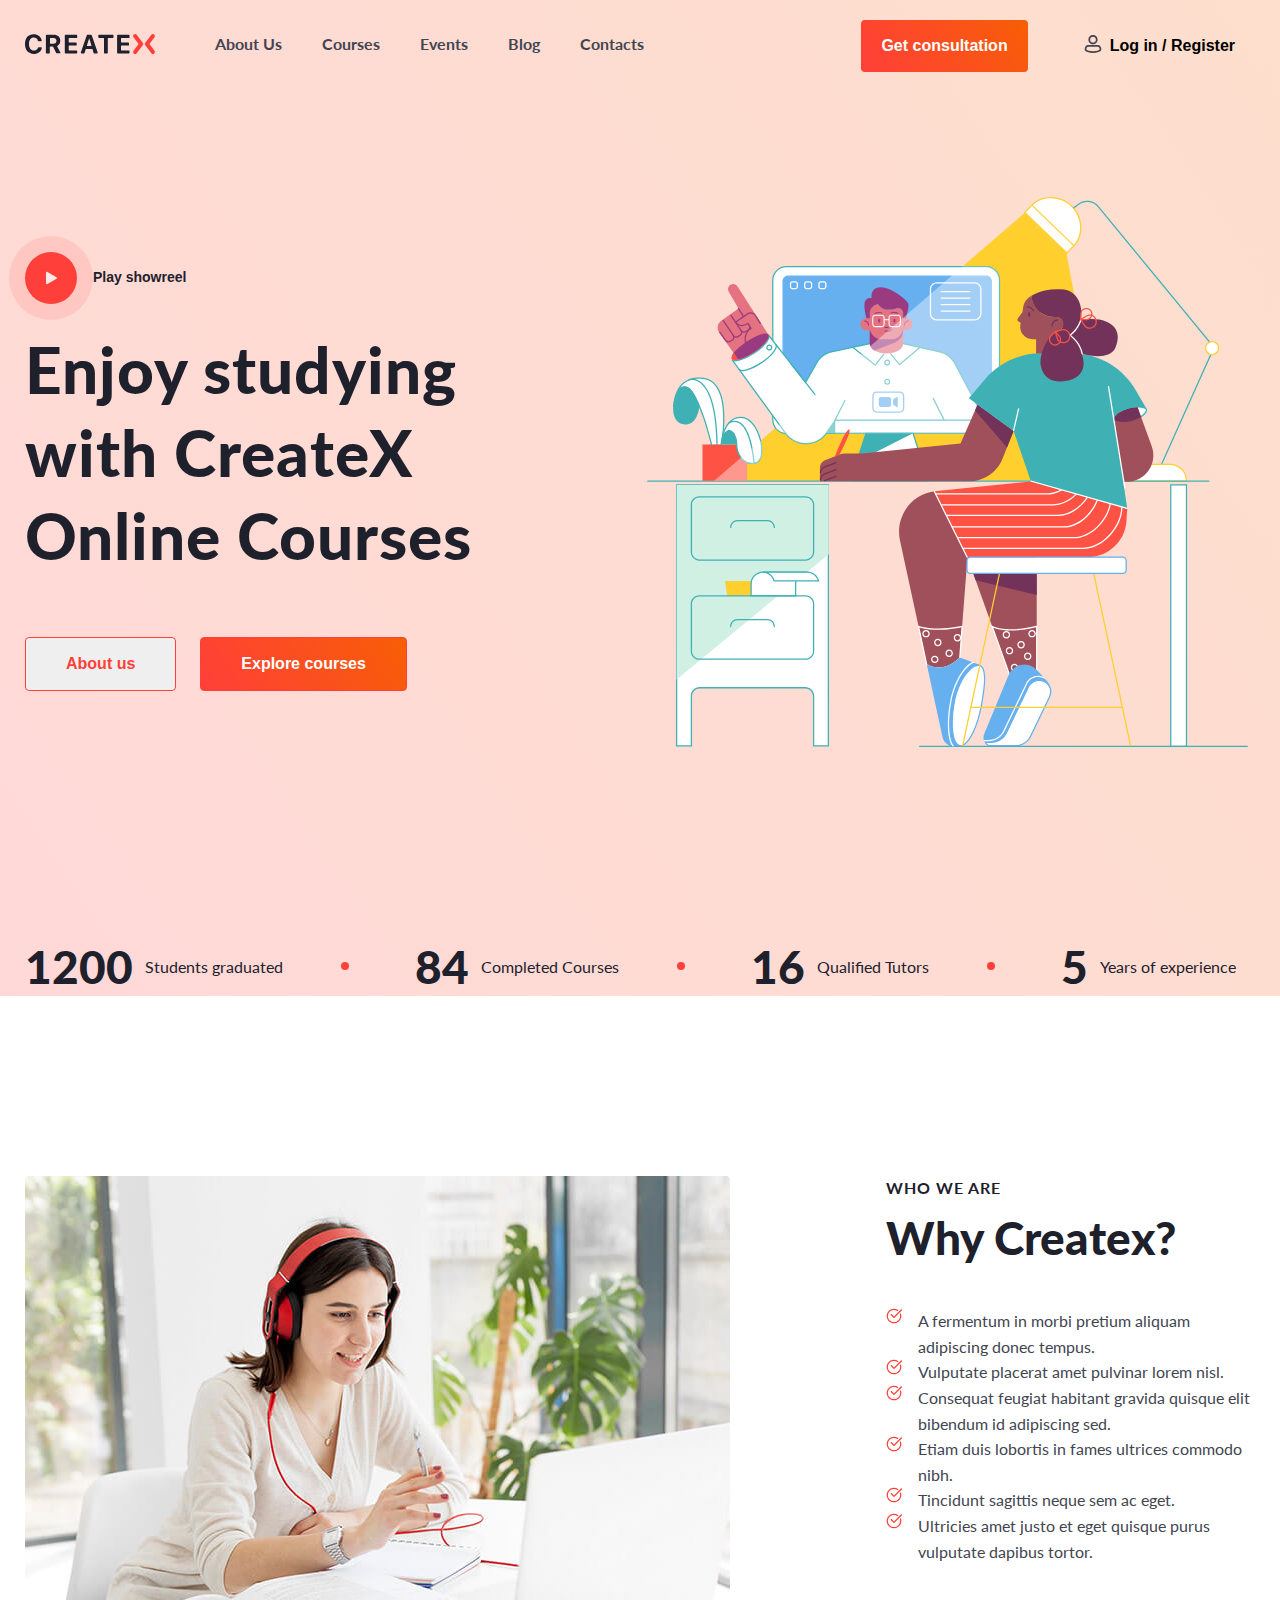
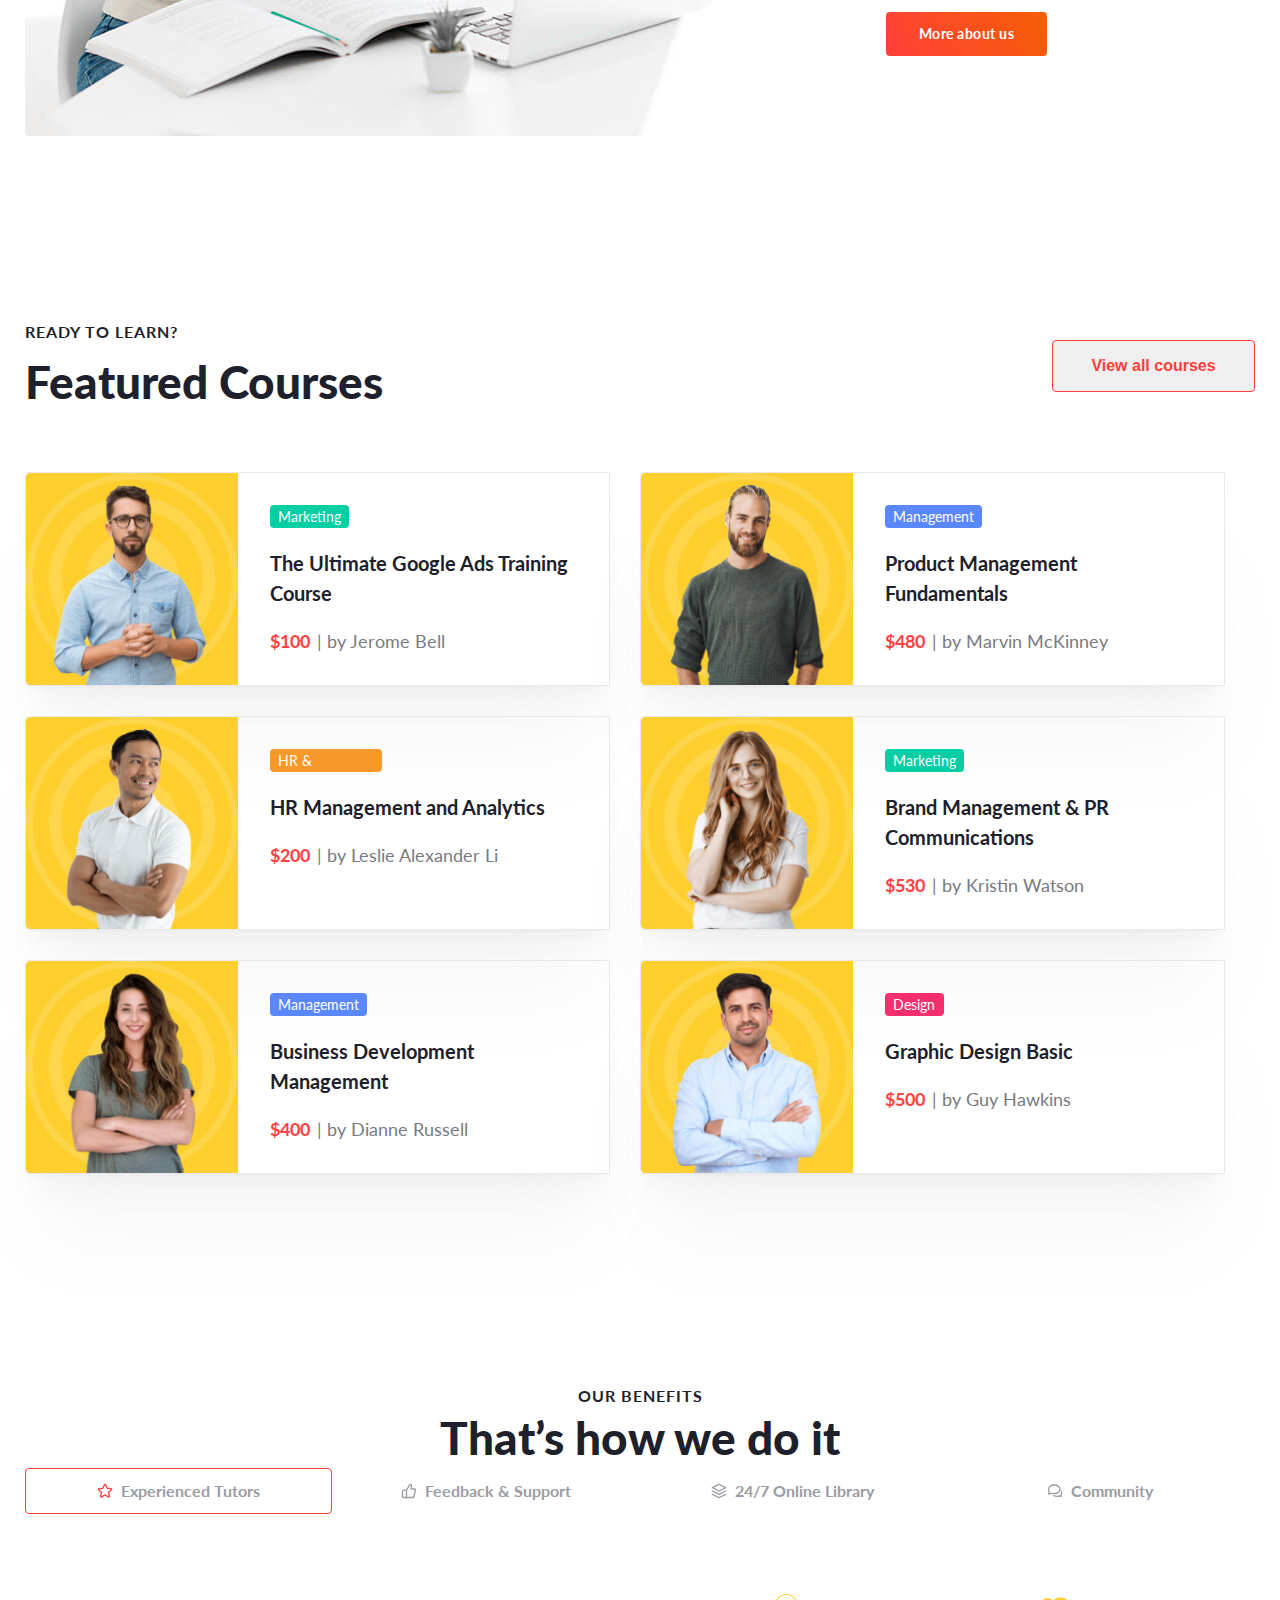
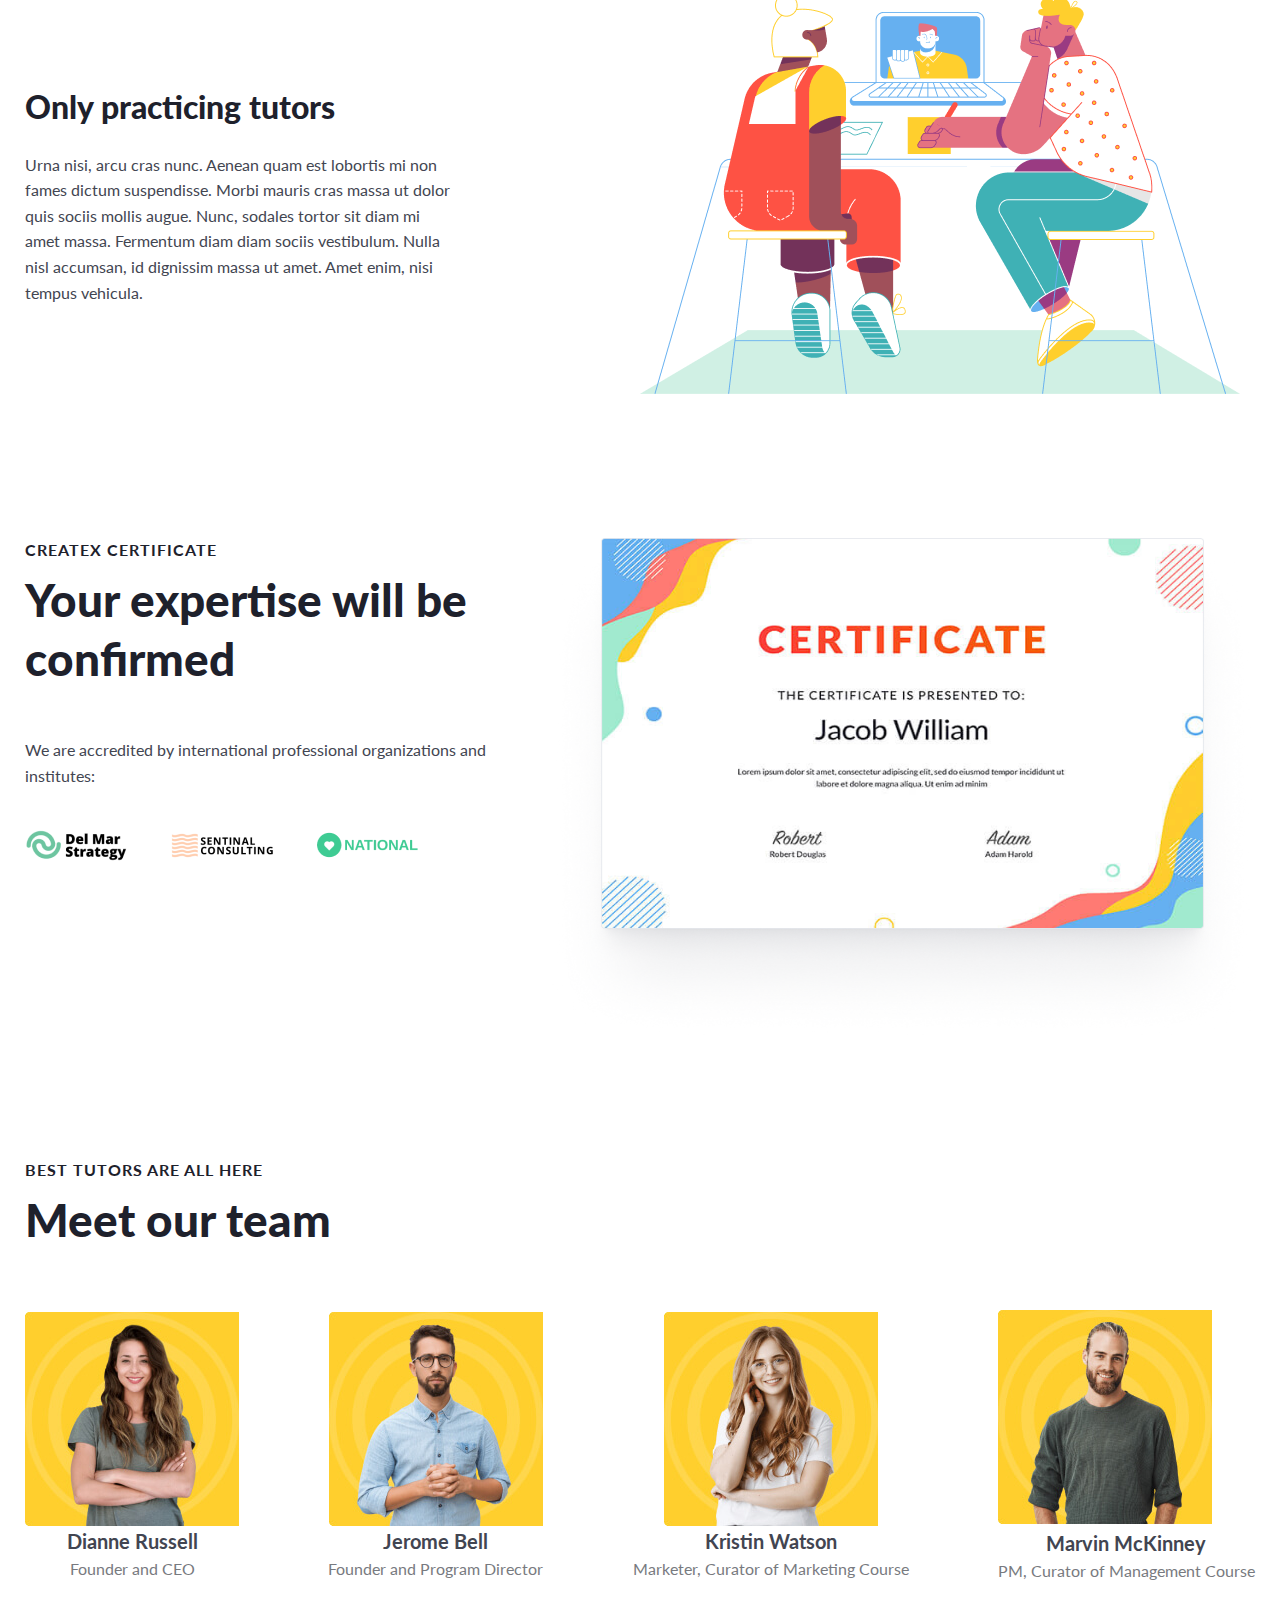
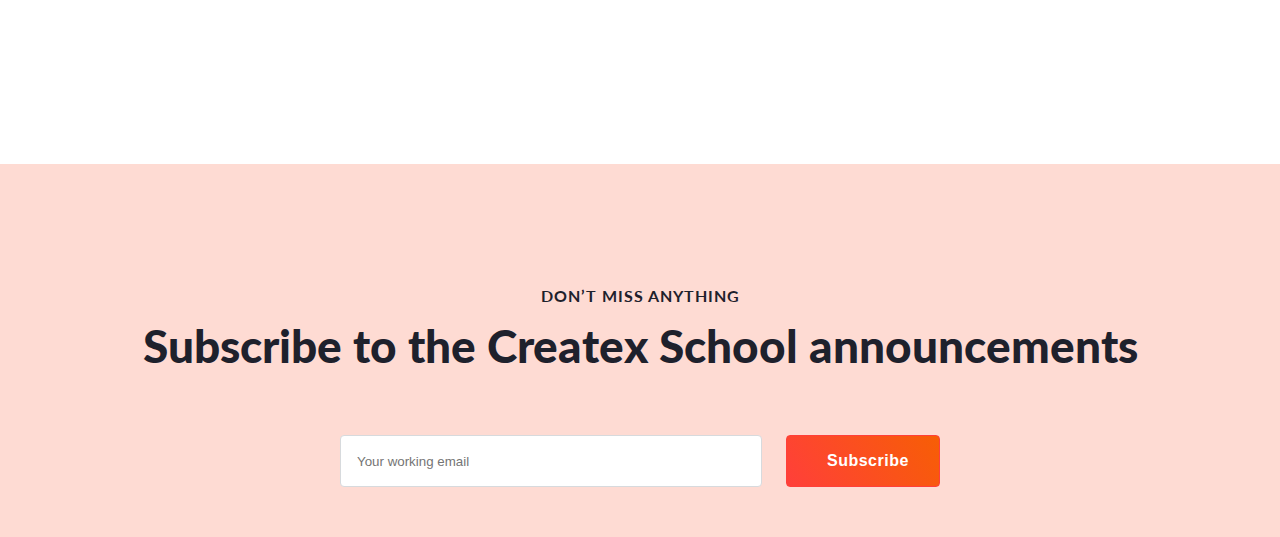
==== index.html @ f48dacda "first commit" ====
<!DOCTYPE html>
<html lang="en">
<head>
    <meta charset="UTF-8">
    <meta http-equiv="X-UA-Compatible" content="IE=edge">
    <meta name="viewport" content="width=device-width, initial-scale=1.0">
    <title>CreateX</title>
    <link rel="stylesheet" href="style/main.css">
</head>
<body>
    <div class="wrapper">

        <!-- HEADER - START -->
        <header class="header">
            <div class="container">
                <div class="header__menu">
                    <div class="header__row">
                        <div class="header__logo">
                            <a href="#">
                                <img src="./img/site-logo.svg" alt="site-logo">
                            </a>
                        </div>
                        <nav class="header__navbar">
                            <a href="#" class="header__link">About Us</a>
                            <a href="#" class="header__link">Courses</a>
                            <a href="#" class="header__link">Events</a>
                            <a href="#" class="header__link">Blog</a>
                            <a href="#" class="header__link">Contacts</a>
                        </nav>
                    </div>
                    <div class="header__row">
                        <div class="header__buttons">
                            <button class="header__button header__button-gradient">
                                <span class="header__button-text">Get consultation</span>
                            </button>
                            <button class="header__button">
                                <span class="header__button-icon">
                                    <svg width="18" height="18" viewBox="0 0 18 18" fill="none" xmlns="http://www.w3.org/2000/svg">
                                        <path fill-rule="evenodd" clip-rule="evenodd" d="M9.00019 1.70866C7.38936 1.70866 6.08353 3.0145 6.08353 4.62533C6.08353 6.23616 7.38936 7.54199 9.00019 7.54199C10.611 7.54199 11.9169 6.23616 11.9169 4.62533C11.9169 3.0145 10.611 1.70866 9.00019 1.70866ZM4.41686 4.62533C4.41686 2.09402 6.46889 0.0419922 9.00019 0.0419922C11.5315 0.0419922 13.5835 2.09402 13.5835 4.62533C13.5835 7.15663 11.5315 9.20866 9.00019 9.20866C6.46889 9.20866 4.41686 7.15663 4.41686 4.62533Z" fill="#424551"/>
                                        <path fill-rule="evenodd" clip-rule="evenodd" d="M4.08691 11.7087C3.50914 11.7087 3.05755 11.99 2.87424 12.3942C2.62053 12.9536 2.39078 13.6196 2.33656 14.2513C2.31233 14.5337 2.43006 14.7418 2.5923 14.8426C3.44993 15.3753 5.43719 16.292 9.00019 16.292C12.5632 16.292 14.5505 15.3753 15.4081 14.8426C15.5703 14.7418 15.6881 14.5337 15.6638 14.2513C15.6096 13.6196 15.3799 12.9536 15.1261 12.3942C14.9428 11.99 14.4912 11.7087 13.9135 11.7087H4.08691ZM1.35639 11.7058C1.86301 10.5887 2.99428 10.042 4.08691 10.042H13.9135C15.0061 10.042 16.1374 10.5887 16.644 11.7058C16.935 12.3474 17.2472 13.2099 17.3244 14.1088C17.3946 14.9273 17.0544 15.7819 16.2876 16.2583C15.1596 16.959 12.8665 17.9587 9.00019 17.9587C5.13386 17.9587 2.84078 16.959 1.71283 16.2583C0.945947 15.7819 0.605747 14.9273 0.676001 14.1088C0.753149 13.2099 1.0654 12.3474 1.35639 11.7058Z" fill="#424551"/>
                                        </svg>                                        
                                </span>
                                <span class="header__button-text">Log in / Register</span>
                            </button>
                        </div>
                    </div>
                </div>
            </div>
        </header>
        <!-- HEADER - END -->

        <!-- MAIN - START -->
        <main class="main">
            <section class="section banner">
                <div class="container">
                    <div class="banner__row">
                        <div class="banner__content">
                            <button class="banner__play play__button">
                                <span class="play__icon">
                                    <svg width="11" height="14" viewBox="0 0 11 14" fill="none" xmlns="http://www.w3.org/2000/svg">
                                        <path d="M10.5 6.13398C11.1667 6.51888 11.1667 7.48113 10.5 7.86603L1.5 13.0622C0.833332 13.4471 -6.10471e-07 12.966 -5.76822e-07 12.1962L-1.2256e-07 1.80385C-8.8911e-08 1.03405 0.833334 0.552922 1.5 0.937822L10.5 6.13398Z" fill="white"/>
                                        </svg>                                        
                                </span>
                                <span class="play__text">Play showreel</span>
                            </button>
                            <h1 class="banner__title">Enjoy studying with CreateX Online Courses</h1>
                            <div class="banner__buttons">
                                <button class="banner__button">
                                    About us
                                </button>
                                <button class="banner__button banner__button-gradient">
                                    Explore courses
                                </button>
                            </div>
                        </div>
                        <div class="banner__image">
                            <img src="./img/illustration.svg" alt="banner image">
                        </div>
                    </div>
                    <div class="banner__info info__banner">
                        <div class="info__card">
                            <span class="info__number">1200</span>
                            <span class="info__text">Students graduated</span>
                        </div>
                        <div class="info__card">
                            <span class="info__number">84</span>
                            <span class="info__text">Completed Courses</span>
                        </div>
                        <div class="info__card">
                            <span class="info__number">16</span>
                            <span class="info__text">Qualified Tutors</span>
                        </div>
                        <div class="info__card">
                            <span class="info__number">5</span>
                            <span class="info__text">Years of experience</span>
                        </div>
                    </div>
                </div>
            </section>
            <section class="section causes">
                <div class="container">
                    <div class="causes__row">
                        <div class="causes__image">
                            <img src="./img/working-woman.png" alt="working-woman">
                        </div>
                        <div class="causes__text">
                            <p class="text-beginning">
                                Who we are
                            </p>
                            <h1 class="causes__title">
                                Why Createx?
                            </h1>
                            <div class="causes__column-text">
                                <div class="causes__column-texts">
                                    <div class="tick">
                                    <img src="./assets/icons/tick.svg" alt="check">
                                    </div>
                                    <div class="tick__text">A fermentum in morbi pretium aliquam adipiscing donec tempus.</div>
                                </div>
                                <div class="causes__column-texts">
                                    <div class="tick">
                                    <img src="./assets/icons/tick.svg" alt="check">
                                    </div>
                                    <div class="tick__text">Vulputate placerat amet pulvinar lorem nisl.</div>
                                </div>
                                <div class="causes__column-texts">
                                    <div class="tick">
                                    <img src="./assets/icons/tick.svg" alt="check">
                                    </div>
                                    <div class="tick__text">Consequat feugiat habitant gravida quisque elit bibendum id adipiscing sed.</div>
                                </div>
                                <div class="causes__column-texts">
                                    <div class="tick">
                                    <img src="./assets/icons/tick.svg" alt="check">
                                    </div>
                                    <div class="tick__text">Etiam duis lobortis in fames ultrices commodo nibh.</div>
                                </div>
                                <div class="causes__column-texts">
                                    <div class="tick">
                                    <img src="./assets/icons/tick.svg" alt="check">
                                    </div>
                                    <div class="tick__text">Tincidunt sagittis neque sem ac eget.</div>
                                </div>
                                <div class="causes__column-texts">
                                    <div class="tick">
                                    <img src="./assets/icons/tick.svg" alt="check">
                                    </div>
                                    <div class="tick__text">Ultricies amet justo et eget quisque purus vulputate dapibus tortor.</div>
                                </div>
                            </div>
                            <div class="causes__more-button">
                                <span class="causes__more-button-text">More about us</span>
                            </div>
                        </div>
                    </div>
                </div>
            </section>
            <section class="section featured">
                <div class="container">
                    <div class="featured__row">
                        <div class="featured__courses-text">
                            <p class="beginning__text">Ready to learn?</p>
                            <h1 class="featured__courses-title">Featured Courses</h1>
                        </div>
                        <button class="featured__courses-button">
                            <span>View all courses</span>
                        </button>
                    </div>
                    <div class="featured__course-cards">
                        <div class="featured__course-card">
                            <img class="card__image" src="./img/first-teacher.png" alt="">
                            <div class="card__text">
                                <p class="card__job job-darkcyan">Marketing</p>
                                <h1 class="card__job-direction">The Ultimate Google Ads Training Course</h1>
                                <div class="price">
                                    <span class="price__dollar">$100</span>
                                    <span class="person-name">| by Jerome Bell</span>
                                </div>
                            </div>
                        </div>
                        <div class="featured__course-card">
                            <img class="card__image" src="./img/second-teacher.png" alt="">
                            <div class="card__text">
                                <p class="card__job job-blue">Management</p>
                                <h1 class="card__job-direction">Product Management Fundamentals</h1>
                                <div class="price">
                                    <span class="price__dollar">$480</span>
                                    <span class="person-name">| by Marvin McKinney</span>
                                </div>
                            </div>
                        </div>
                        <div class="featured__course-card">
                            <img class="card__image" src="./img/third-teacher.png" alt="">
                            <div class="card__text">
                                <p class="card__job job-orange">HR & Recruting</p>
                                <h1 class="card__job-direction">HR  Management and Analytics</h1>
                                <div class="price">
                                    <span class="price__dollar">$200</span>
                                    <span class="person-name">| by Leslie Alexander Li</span>
                                </div>
                            </div>
                        </div>
                        <div class="featured__course-card">
                            <img class="card__image" src="./img/fourth-teacher.png" alt="">
                            <div class="card__text">
                                <p class="card__job job-darkcyan">Marketing</p>
                                <h1 class="card__job-direction">Brand Management & PR Communications</h1>
                                <div class="price">
                                    <span class="price__dollar">$530</span>
                                    <span class="person-name">| by Kristin Watson</span>
                                </div>
                            </div>
                        </div>
                        <div class="featured__course-card">
                            <img class="card__image" src="./img/fifth-teacher.png" alt="">
                            <div class="card__text">
                                <p class="card__job job-blue">Management</p>
                                <h1 class="card__job-direction">Business Development Management</h1>
                                <div class="price">
                                    <span class="price__dollar">$400</span>
                                    <span class="person-name">| by Dianne Russell</span>
                                </div>
                            </div>
                        </div>
                        <div class="featured__course-card">
                            <img class="card__image" src="./img/sixth-teacher.png" alt="">
                            <div class="card__text">
                                <p class="card__job job-pink">Design</p>
                                <h1 class="card__job-direction">Graphic Design Basic</h1>
                                <div class="price">
                                    <span class="price__dollar">$500</span>
                                    <span class="person-name">| by Guy Hawkins</span>
                                </div>
                            </div>
                        </div>
                    </div>
                </div>
            </section>
            <section class="section benefits">
                <div class="container">
                    <div class="benefits-row">
                        <p class="benefits__row-text">Our benefits</p>
                        <h1 class="benefits__row-title">That’s how we do it</h1>
                        <div class="benefits__four">
                            <div class="main-benefit starred">
                                <img class="benefit-icon" src="./assets/icons/star.svg" alt="">
                                <span>Experienced Tutors</span>
                            </div>
                            <div class="main-benefit">
                                <img class="benefit-icon" src="./assets/icons/like.svg" alt="">
                                <span>Feedback & Support</span>
                            </div>
                            <div class="main-benefit">
                                <img class="benefit-icon" src="./assets/icons/layouts.svg" alt="">
                                <span>24/7 Online Library</span>
                            </div>
                            <div class="main-benefit">
                                <img class="benefit-icon" src="./assets/icons/comment.svg" alt="">
                                <span>Community</span>
                            </div>
                        </div>   
                    </div>
                    <div class="benefits__bottom-part">
                        <div class="bottom__left-side">
                            <h1 class="left-side__title">Only practicing tutors</h1>
                            <p class="left-side__text">Urna nisi, arcu cras nunc. Aenean quam est lobortis mi non fames dictum suspendisse. Morbi mauris cras massa ut dolor quis sociis mollis augue. Nunc, sodales tortor sit diam mi amet massa. Fermentum diam diam sociis vestibulum. Nulla nisl accumsan, id dignissim massa ut amet. Amet enim, nisi tempus vehicula.</p>
                        </div>
                        <div class="bottom__right-side">
                            <img src="./img/illustration.png" alt="illustration">
                        </div>
                    </div>
                </div>
            </section>
            <section class="section certificate">
                <div class="container">
                    <div class="certificate__row">
                        <div class="text-side">
                            <p class="text-side__text">Createx Certificate</p>
                            <h1 class="text-side__title">Your expertise will be confirmed</h1>
                            <p class="text-side__second">We are accredited by international professional organizations and institutes:</p>
                            <div class="logos">
                                <img class="logo" src="./img/logo1.png" alt="logo">
                                <img class="logo" src="./img/logo2.png" alt="logo">
                                <img class="logo" src="./img/logo3.png" alt="logo">
                            </div>
                        </div>
                        <div class="picture-side">
                            <img src="./img/certificate.png" alt="certificate">
                        </div>
                    </div>
                </div>
            </section>
            <section class="section team">
                <div class="container">
                    <div class="team__row">
                        <p class="team__row-text">Best tutors are all here</p>
                        <h1 class="team__row-title">Meet our team</h1>
                        <div class="four-members">
                            <div class="main-member">
                                <img class="member-photo" src="./img/fifth-teacher.png" alt="">
                                <h1 class="member-name">Dianne Russell</h1>
                                <p class="direction">Founder and CEO</p>
                            </div>
                            <div class="main-member">
                                <img class="member-photo" src="./img/first-teacher.png" alt="">
                                <h1 class="member-name">Jerome Bell</h1>
                                <p class="direction">Founder and Program Director</p>
                            </div>
                            <div class="main-member">
                                <img class="member-photo" src="./img/fourth-teacher.png" alt="">
                                <h1 class="member-name">Kristin Watson</h1>
                                <p class="direction">Marketer, Curator of Marketing Course</p>
                            </div>
                            <div class="main-member">
                                <img class="member-photo" src="./img/second-teacher.png" alt="">
                                <h1 class="member-name">Marvin McKinney</h1>
                                <p class="direction">PM, Curator of Management Course</p>
                            </div>
                        </div>
                    </div>
                </div>
            </section>
            <section class="section subscribe">
                <div class="container">
                    <p class="subscribe__text">Don’t miss anything</p>
                    <h1 class="subscribe__title">Subscribe to the Createx School announcements</h1>
                    <div class="search">
                        <form>
                            <input class="inp" type="email" placeholder="Your working email">
                        </form>
                        <button class="search-btn">Subscribe</button>
                    </div>
                </div>
            </section>
        </main>
        <!-- MAIN - END -->

        <!-- FOOTER - START -->
        <footer class="footer"></footer>
        <!-- FOOTER - END -->
    </div>
</body>
</html>
---- style/main.css ----
@import url(https://fonts.googleapis.com/css?family=Lato:100,100italic,300,300italic,regular,italic,700,700italic,900,900italic);
.play__icon {
  display: flex;
  align-items: center;
  justify-content: center;
}

* {
  margin: 0;
  padding: 0;
  box-sizing: border-box;
}

html, body {
  height: 100%;
}

a {
  text-decoration: none;
}

button {
  cursor: pointer;
}

ol,
ul,
li {
  list-style: none;
}

.wrapper {
  width: 100%;
  height: 100%;
  display: flex;
  flex-direction: column;
  font-family: "Lato", sans-serif;
  font-size: 14px;
  font-style: normal;
  font-weight: normal;
  line-height: 120%;
}

.main {
  flex: 1 1 auto;
}

.container {
  width: 100%;
  max-width: 1260px;
  margin: 0 auto;
  padding: 0 15px;
}

.header {
  position: relative;
  padding-top: 20px;
  z-index: 10;
}
.header__menu {
  display: flex;
  align-items: center;
  justify-content: space-between;
}
.header__row {
  display: flex;
  align-items: center;
  justify-content: space-between;
}
.header__row {
  gap: 60px;
}
.header__buttons {
  display: flex;
  align-items: center;
  justify-content: unset;
  gap: 36px;
}
.header__navbar {
  display: flex;
  flex-wrap: wrap;
}
.header__link {
  font-weight: 700;
  font-size: 16px;
  line-height: 160%;
  color: #424551;
  transition: color 0.2s ease-in-out;
}
.header__link:not(:last-child) {
  margin-bottom: 4px;
  margin-right: 40px;
}
.header__link:hover {
  color: #FF3F3A;
}
.header__button {
  padding: 13px 20px;
  background-color: transparent;
  border: none;
  border-radius: 4px;
  display: flex;
  align-items: center;
  justify-content: unset;
  gap: 8px;
}
.header__button-text {
  font-weight: 700;
  font-size: 16px;
  line-height: 160%;
}
.header__button-gradient {
  background: linear-gradient(55.95deg, #FF3F3A 0%, #F75E05 100%);
}
.header__button-gradient .header__button-text {
  color: #fff;
}

.banner {
  position: relative;
}
.banner::before {
  content: "";
  position: absolute;
  width: 100%;
  height: calc(100% + 80px);
  top: -80px;
  left: 0;
  background: linear-gradient(55.95deg, #FF3F3A 0%, #F75E05 100%);
  opacity: 0.2;
  z-index: 1;
}
.banner .container {
  position: relative;
  z-index: 2;
}
.banner__row {
  padding: 125px 0 190px 0;
  display: flex;
  align-items: center;
  justify-content: space-between;
}
.banner__title {
  font-weight: 900;
  font-size: 64px;
  line-height: 130%;
  letter-spacing: 1px;
  color: #1E212C;
  margin: 24px 0 60px 0;
}
.banner__content {
  width: 40%;
}
.banner__image {
  width: 50%;
  height: 550px;
  position: relative;
}
.banner__image img {
  width: 100%;
  height: 100%;
}
.banner__buttons {
  display: flex;
}
.banner__buttons .banner__button {
  font-weight: 700;
  font-size: 16px;
  line-height: 52px;
  padding: 0 40px;
  color: #FF3F3A;
  border: 1px solid #FF3F3A;
  margin-right: 24px;
  border-radius: 4px;
}
.banner__buttons .banner__button-gradient {
  background: linear-gradient(55.95deg, #FF3F3A 0%, #F75E05 100%);
  color: #fff;
}

.play__button {
  background-color: transparent;
  border: none;
  display: flex;
  align-items: center;
  justify-content: unset;
  gap: 16px;
}
.play__icon {
  position: relative;
  width: 52px;
  height: 52px;
  border-radius: 50%;
  background-color: #FF3F3A;
}
.play__icon::before {
  content: "";
  position: absolute;
  top: -30%;
  left: -30%;
  width: 84px;
  height: 84px;
  background-color: #FF3F3A;
  opacity: 0.12;
  border-radius: 50%;
}
.play__icon:hover .play__icon__icon::before {
  width: 84px;
  height: 84px;
}
.play__text {
  font-weight: 700;
  font-size: 14px;
  line-height: 150%;
  color: #1E212C;
}

.info__banner {
  display: flex;
  flex-wrap: wrap;
}
.info__card {
  position: relative;
  display: flex;
  align-items: center;
  justify-content: unset;
  gap: 12px;
}
.info__card:not(:last-child) {
  padding-right: 66px;
  margin-right: 66px;
}
.info__card:not(:last-child)::before {
  content: "";
  position: absolute;
  right: 0;
  width: 8px;
  height: 8px;
  border-radius: 50%;
  background-color: #FF3F3A;
}
.info__number {
  font-weight: 900;
  font-size: 46px;
  line-height: 130%;
  color: #1E212C;
}
.info__text {
  font-weight: 400;
  font-size: 16px;
  line-height: 160%;
  color: #1E212C;
}

.causes {
  width: 100%;
  margin-top: 180px;
  margin-bottom: 180px;
}
.causes__row {
  display: flex;
  display: flex;
  align-items: flex-start;
  justify-content: space-between;
}
.causes__image {
  width: 60%;
  border-radius: 4px;
}
.causes__text {
  width: 30%;
  flex-direction: column;
}
.causes__text .text-beginning {
  font-weight: 700;
  font-size: 16px;
  line-height: 150%;
  letter-spacing: 1px;
  text-transform: uppercase;
  color: #1E212C;
  margin-bottom: 8px;
}
.causes__title {
  font-weight: 900;
  font-size: 46px;
  line-height: 130%;
  color: #1E212C;
  margin-bottom: 40px;
}
.causes__column-text {
  flex-direction: column;
  margin-bottom: 48px;
}
.causes__column-texts {
  display: flex;
  align-items: flex-start;
  justify-content: unset;
}
.causes .tick {
  margin-right: 16px;
}
.causes .tick__text {
  font-weight: 400;
  font-size: 16px;
  line-height: 160%;
  color: #424551;
}
.causes__more-button {
  display: flex;
  align-items: center;
  justify-content: center;
  padding: 0px 32px;
  gap: 10px;
  background: linear-gradient(55.95deg, #FF3F3A 0%, #F75E05 100%);
  border-radius: 4px;
  color: #fff;
  width: 161px;
  height: 44px;
}
.causes__more-button-text {
  font-weight: 700;
  font-size: 14px;
  line-height: 44px;
  letter-spacing: 0.5px;
}

.featured {
  width: 100%;
  flex-direction: column;
  margin-bottom: 180px;
}
.featured__row {
  display: flex;
  align-items: center;
  justify-content: space-between;
  margin-bottom: 60px;
}
.featured__courses-text {
  display: flex;
  flex-direction: column;
}
.featured__courses-text .beginning__text {
  font-weight: 700;
  font-size: 16px;
  line-height: 150%;
  letter-spacing: 1px;
  text-transform: uppercase;
  color: #1E212C;
  margin-bottom: 8px;
}
.featured__courses-text .featured__courses-title {
  font-weight: 900;
  font-size: 46px;
  line-height: 130%;
  color: #1E212C;
}
.featured .featured__courses-button {
  display: flex;
  align-items: center;
  justify-content: center;
  gap: 10px;
  width: 203px;
  height: 52px;
  border-radius: 4px;
  color: linear-gradient(55.95deg, #FF3F3A 0%, #F75E05 100%);
  border: 1px solid #FF3F3A;
  color: #FF3F3A;
}
.featured .featured__courses-button span {
  font-weight: 700;
  font-size: 16px;
  line-height: 52px;
}
.featured__course-cards {
  width: 100%;
  display: flex;
  align-items: center;
  justify-content: space-between;
  flex-wrap: wrap;
}
.featured__course-card {
  display: flex;
  width: 585px;
  height: 214px;
  margin-bottom: 30px;
  margin-right: 30px;
  border-radius: 4px 0px 0px 4px;
  border: 1px solid #E5E8ED;
  box-shadow: 0px 80px 80px -20px rgba(154, 156, 165, 0.08), 0px 30px 24px -10px rgba(154, 156, 165, 0.05), 0px 12px 10px -6px rgba(154, 156, 165, 0.04), 0px 4px 4px -4px rgba(30, 33, 44, 0.03);
}
.featured .card__image {
  width: 40%;
  height: 100%;
}
.featured .card__text {
  width: 60%;
  display: flex;
  flex-direction: column;
  gap: 20px;
  margin: 32px;
}
.featured .card__job {
  font-weight: 400;
  font-size: 14px;
  line-height: 150%;
  color: #FFFFFF;
  padding: 1px 8px;
  gap: 10px;
  border-radius: 4px;
}
.featured .card__job-direction {
  font-style: normal;
  font-weight: 700;
  font-size: 20px;
  line-height: 150%;
  color: #1E212C;
}
.featured .job-darkcyan {
  width: 79px;
  height: 23px;
  background: #03CEA4;
}
.featured .job-blue {
  width: 97px;
  height: 23px;
  background-color: #5A87FC;
}
.featured .job-orange {
  width: 112px;
  height: 23px;
  background-color: #F89828;
}
.featured .job-pink {
  width: 59px;
  height: 23px;
  background-color: #F52F6E;
}
.featured .price__dollar {
  font-weight: 700;
  font-size: 18px;
  line-height: 150%;
  color: #FF4242;
  margin-right: 3px;
}
.featured .price .person-name {
  font-weight: 400;
  font-size: 18px;
  line-height: 150%;
  color: #787A80;
}

.benefits {
  width: 100%;
  display: flex;
  flex-direction: column;
  margin-bottom: 120px;
}
.benefits__row {
  display: flex;
  flex-direction: column;
  margin-bottom: 60px;
}
.benefits__row-text {
  font-weight: 700;
  font-size: 16px;
  line-height: 150%;
  text-align: center;
  letter-spacing: 1px;
  text-transform: uppercase;
  color: #1E212C;
}
.benefits__row-title {
  font-weight: 900;
  font-size: 46px;
  line-height: 130%;
  text-align: center;
  color: #1E212C;
}
.benefits__four {
  display: flex;
  margin-bottom: 60px;
}
.benefits__four .main-benefit {
  display: flex;
  display: flex;
  align-items: center;
  justify-content: center;
  width: 307px;
  height: 46px;
}
.benefits__four .main-benefit .benefit-icon {
  width: 16px;
  height: 16px;
  margin-right: 8px;
}
.benefits__four .main-benefit span {
  font-weight: 700;
  font-size: 16px;
  line-height: 160%;
  color: #9A9CA5;
}
.benefits__four .starred {
  border: 1px solid #FF3F3A;
  border-radius: 4px;
  color: #FF3F3A;
}
.benefits__bottom-part {
  display: flex;
  display: flex;
  align-items: center;
  justify-content: space-between;
}
.benefits__bottom-part .bottom__left-side {
  width: 35%;
}
.benefits__bottom-part .bottom__right-side {
  width: 50%;
}
.benefits__bottom-part .left-side__title {
  font-weight: 900;
  font-size: 32px;
  line-height: 130%;
  color: #1E212C;
  margin-bottom: 24px;
}
.benefits__bottom-part .left-side__text {
  font-weight: 400;
  font-size: 16px;
  line-height: 160%;
  color: #424551;
}

.certificate {
  width: 100%;
  display: flex;
  display: flex;
  align-items: flex-start;
  justify-content: space-between;
  margin-bottom: 117px;
}
.certificate__row {
  width: 100%;
  display: flex;
}
.certificate__row .text-side {
  display: flex;
  flex-direction: column;
}
.certificate__row .text-side__text {
  font-weight: 700;
  font-size: 16px;
  line-height: 150%;
  letter-spacing: 1px;
  text-transform: uppercase;
  color: #1E212C;
  margin-bottom: 8px;
}
.certificate__row .text-side__title {
  font-weight: 900;
  font-size: 46px;
  line-height: 130%;
  color: #1E212C;
  margin-bottom: 48px;
}
.certificate__row .text-side__second {
  font-weight: 400;
  font-size: 16px;
  line-height: 160%;
  color: #424551;
  margin-bottom: 32px;
}
.certificate__row .text-side .logos {
  display: flex;
}
.certificate__row .text-side .logos .logo {
  width: 105px;
  height: 50px;
}
.certificate__row .text-side .logos .logo:not(:last-child) {
  margin-right: 40px;
}
.certificate__row .picture-side img {
  width: 705px;
  height: 500px;
}

.team {
  width: 100%;
  display: flex;
  flex-direction: column;
  margin-bottom: 180px;
}
.team__row {
  display: flex;
  flex-direction: column;
  display: flex;
  align-items: flex-start;
  justify-content: flex-start;
}
.team__row-text {
  font-weight: 700;
  font-size: 16px;
  line-height: 150%;
  text-align: center;
  letter-spacing: 1px;
  text-transform: uppercase;
  color: #1E212C;
  margin-bottom: 8px;
}
.team__row-title {
  font-weight: 900;
  font-size: 46px;
  line-height: 130%;
  text-align: center;
  color: #1E212C;
  margin-bottom: 60px;
}
.team__row .four-members {
  width: 100%;
  display: flex;
  justify-content: space-between;
}
.team__row .four-members .main-member:not(:last-child) {
  margin-right: 30px;
  display: flex;
  flex-direction: column;
  justify-content: center;
  align-items: center;
}
.team__row .four-members .member-name {
  font-weight: 700;
  font-size: 20px;
  line-height: 150%;
  text-align: center;
  color: #424551;
}
.team__row .four-members .direction {
  font-weight: 400;
  font-size: 16px;
  line-height: 160%;
  text-align: center;
  color: #787A80;
}

.subscribe {
  background: #FEDBD3;
  padding-top: 120px;
  padding-bottom: 50px;
}
.subscribe__text {
  font-weight: 700;
  font-size: 16px;
  line-height: 150%;
  text-align: center;
  letter-spacing: 1px;
  text-transform: uppercase;
  color: #1E212C;
  margin-bottom: 8px;
}
.subscribe__title {
  font-weight: 900;
  font-size: 46px;
  line-height: 130%;
  text-align: center;
  color: #1E212C;
  margin-bottom: 60px;
}
.subscribe .search {
  display: flex;
  display: flex;
  align-items: center;
  justify-content: center;
}
.subscribe .search .inp {
  width: 422px;
  height: 52px;
  background: #FFFFFF;
  border: 1px solid #D7DADD;
  border-radius: 4px;
  padding: 13px 16px;
  margin-right: 24px;
}
.subscribe .search .search-btn {
  padding: 0px 40px;
  gap: 10px;
  width: 154px;
  height: 52px;
  background: linear-gradient(55.95deg, #FF3F3A 0%, #F75E05 100%);
  border-radius: 4px;
  border: 1px solid #FF3F3A;
  color: #fff;
  font-weight: 700;
  font-size: 16px;
  line-height: 52px;
  display: flex;
  align-items: center;
  text-align: center;
  letter-spacing: 0.5px;
}/*# sourceMappingURL=main.css.map */
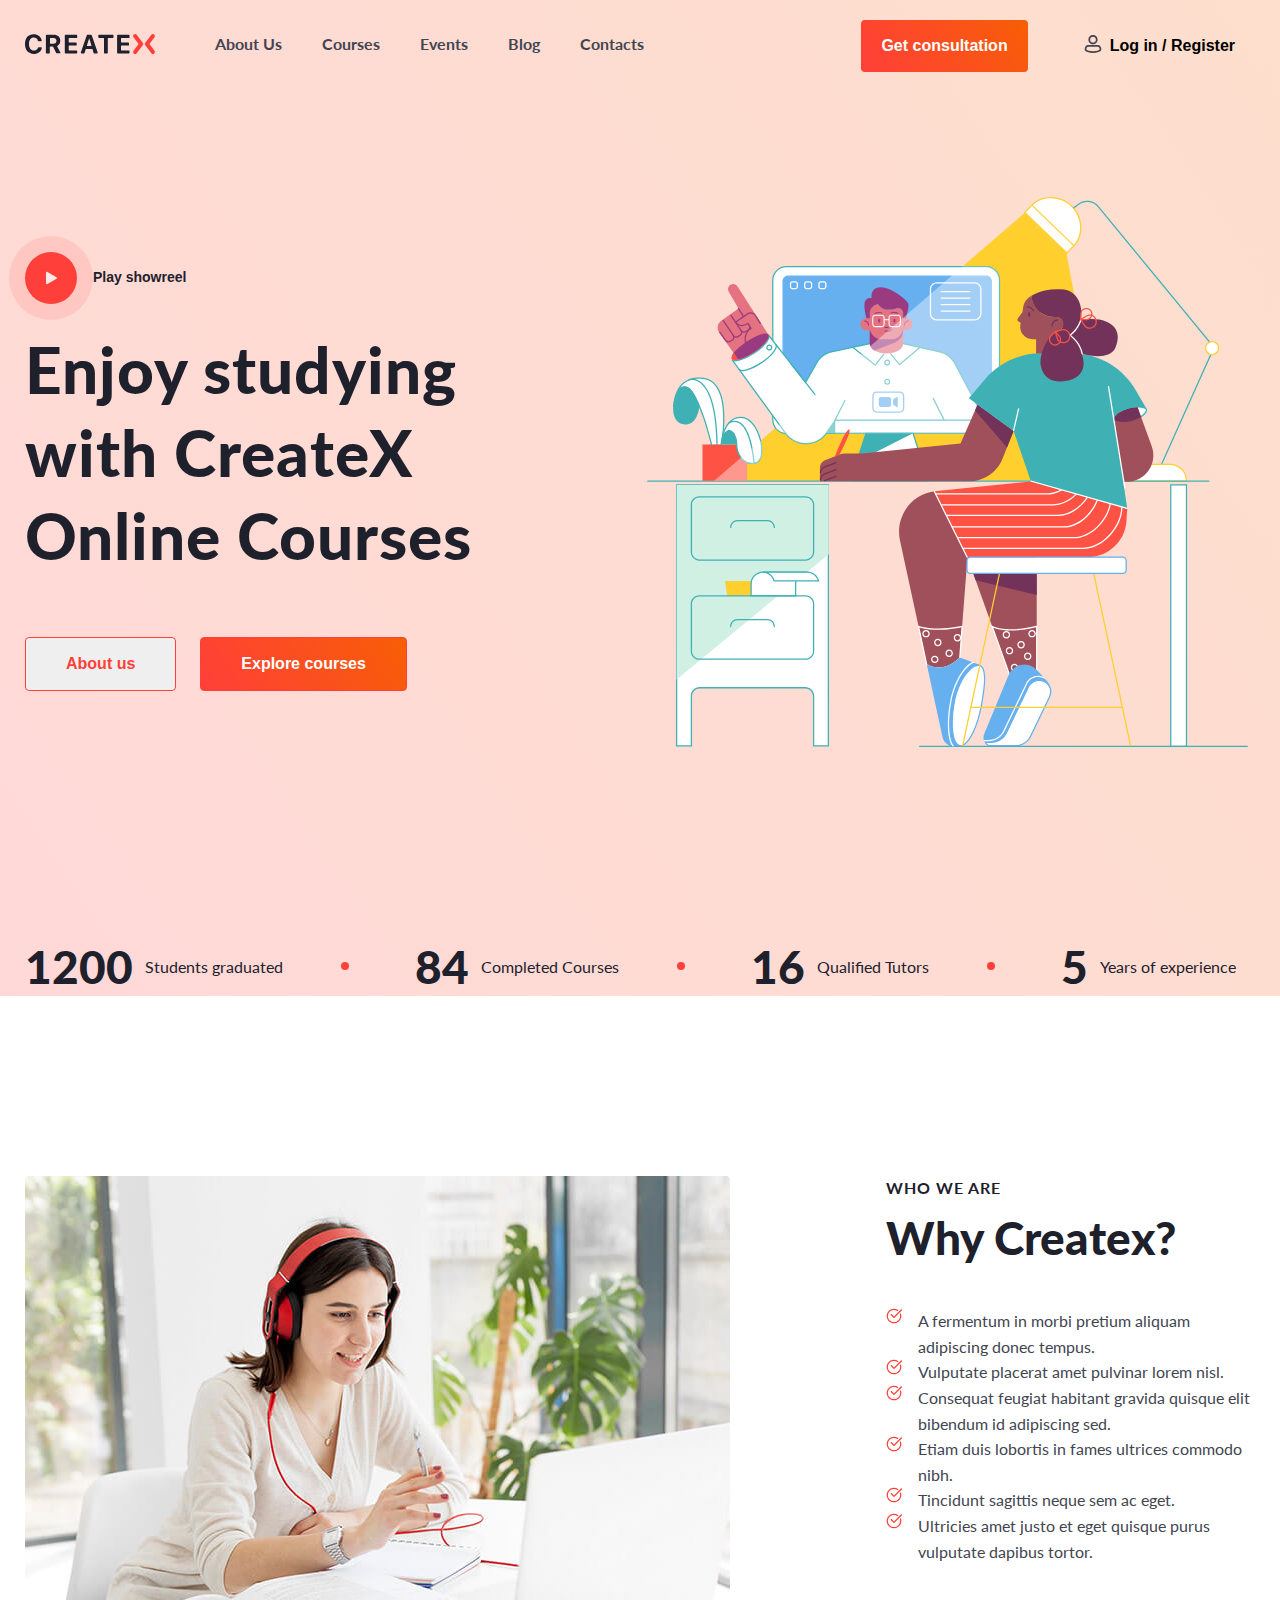
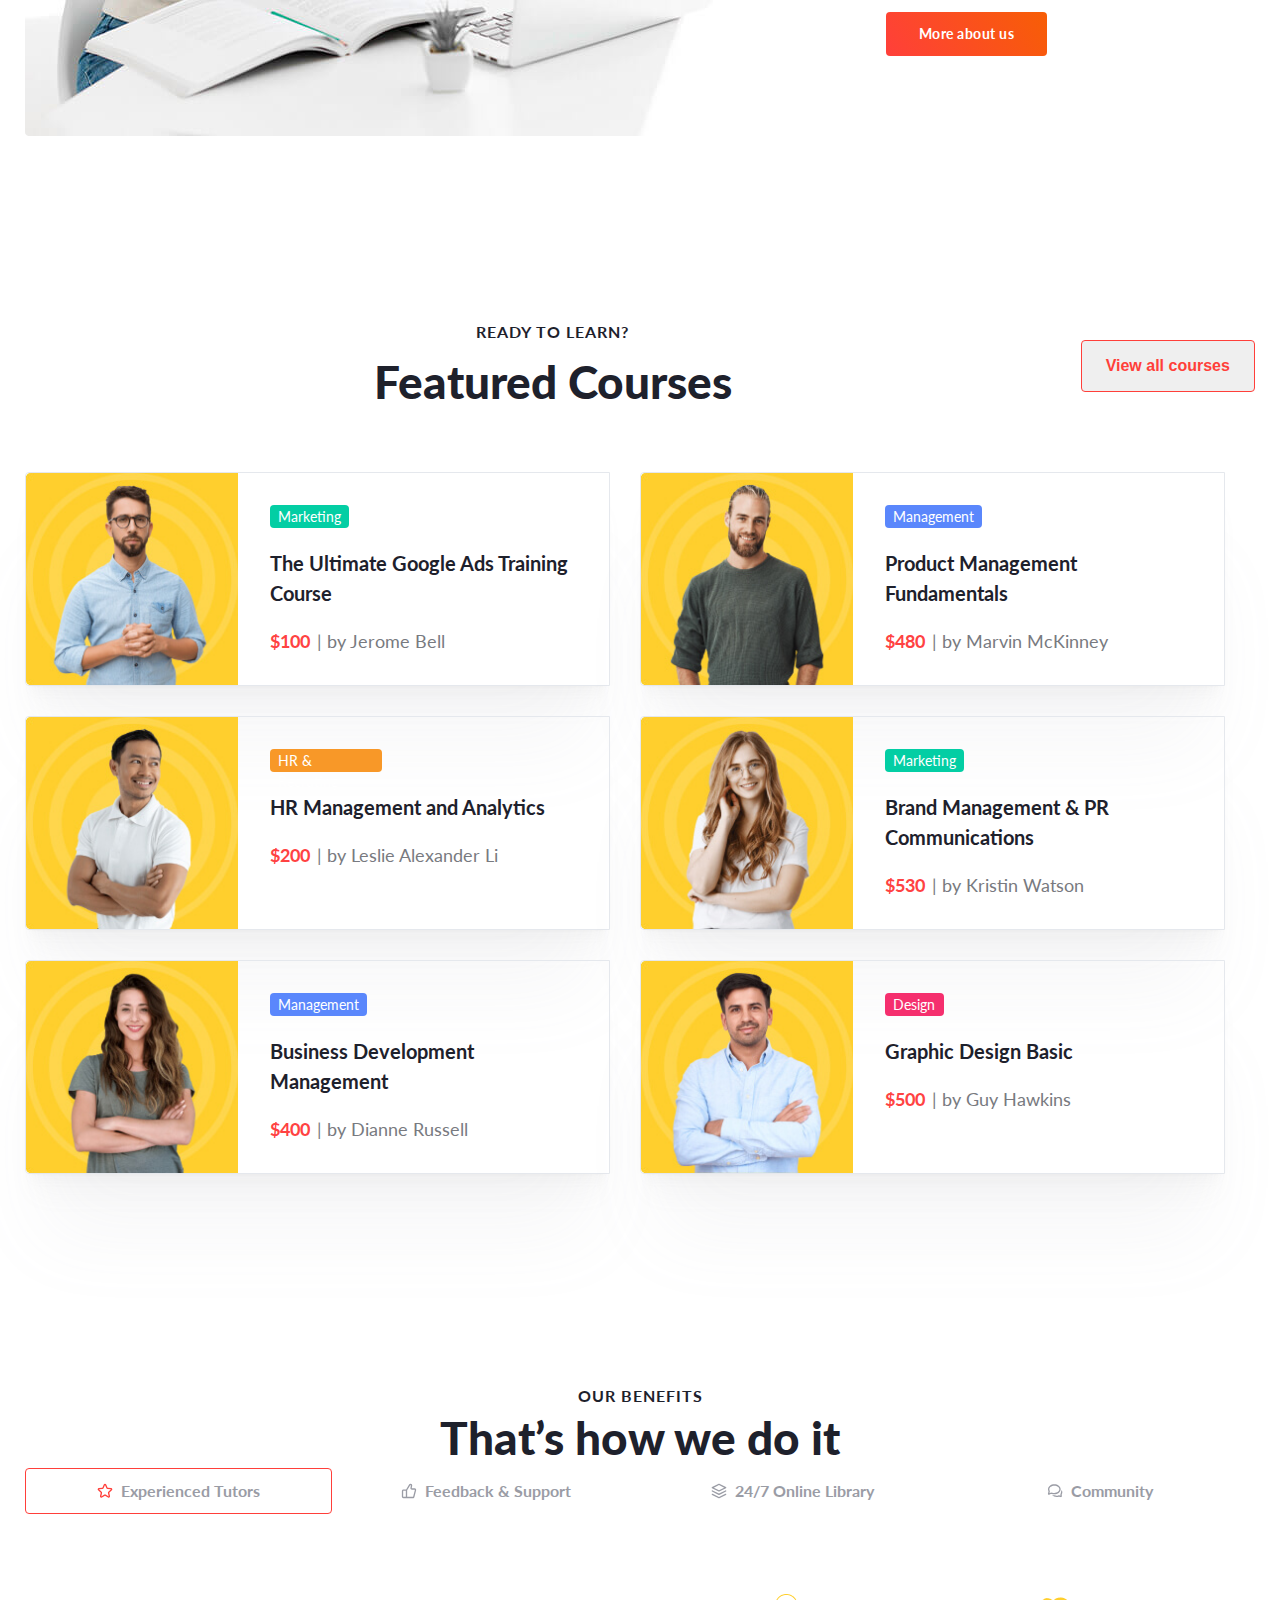
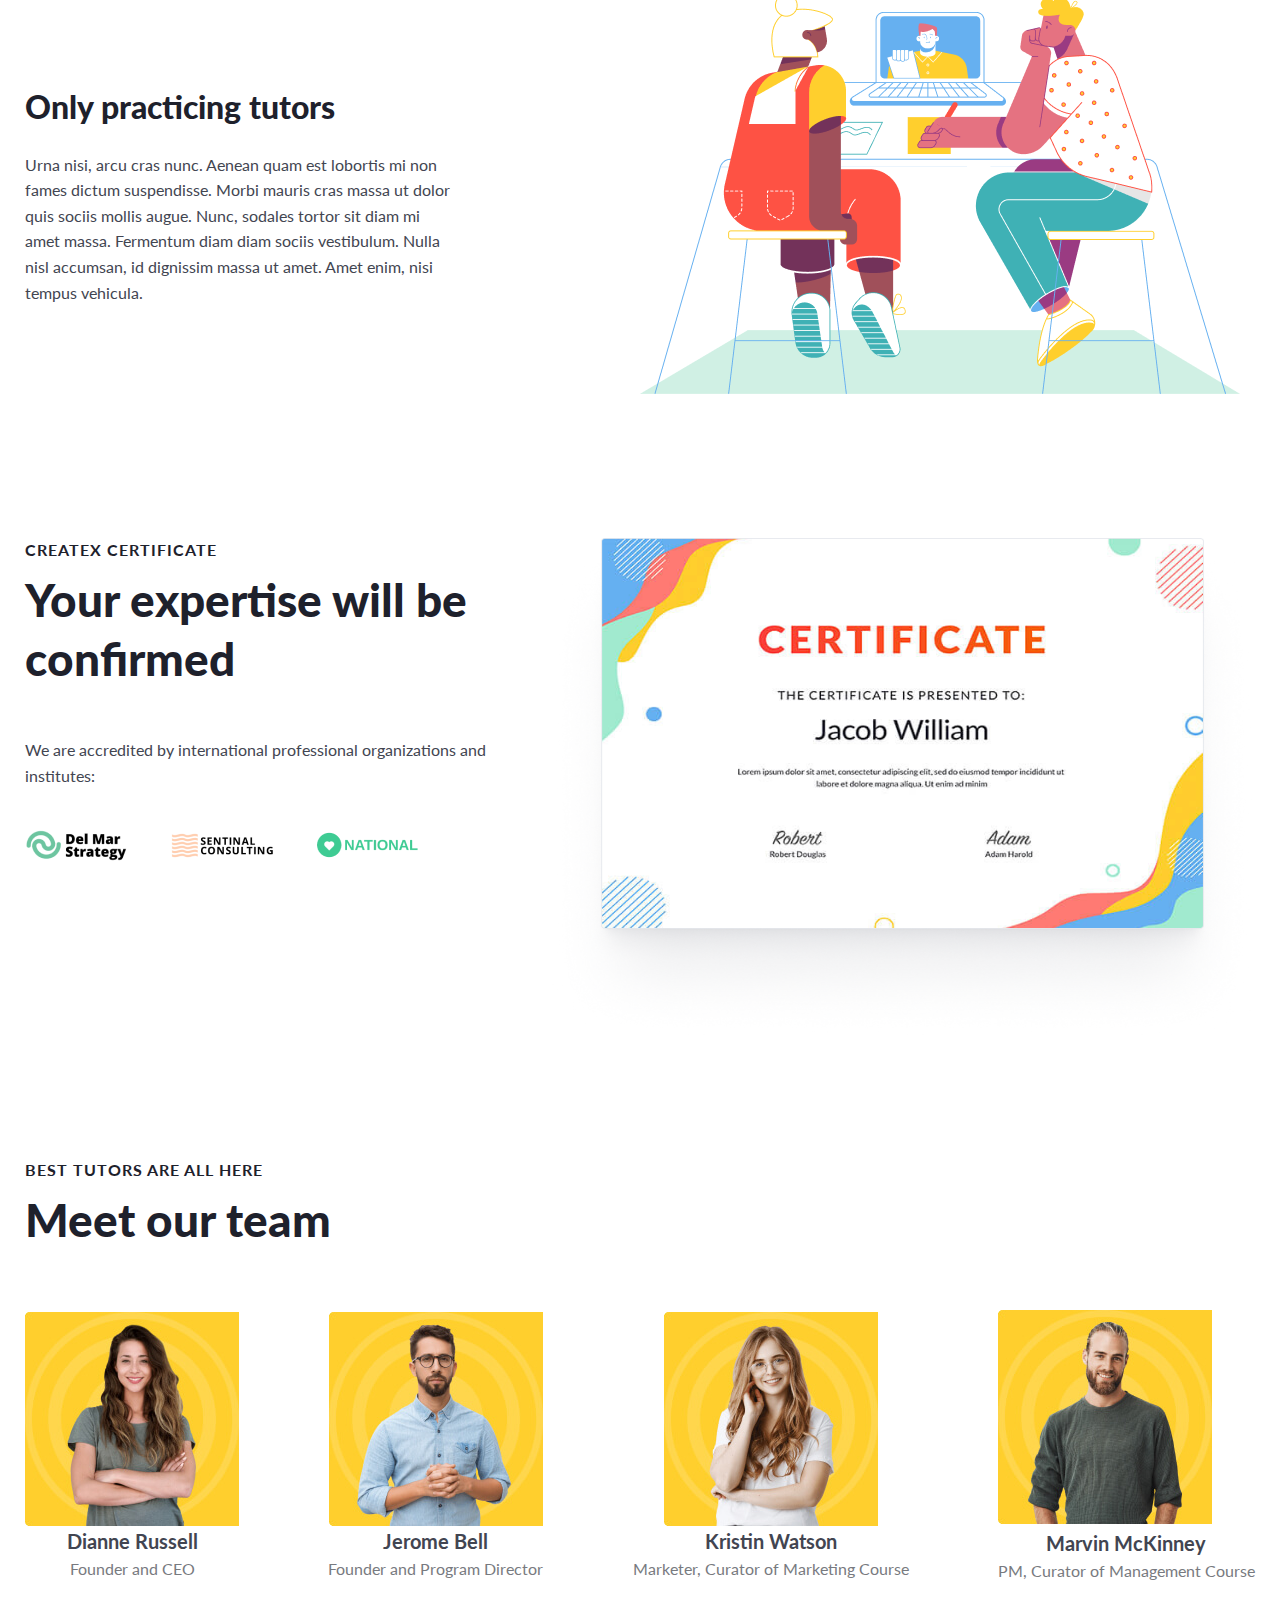
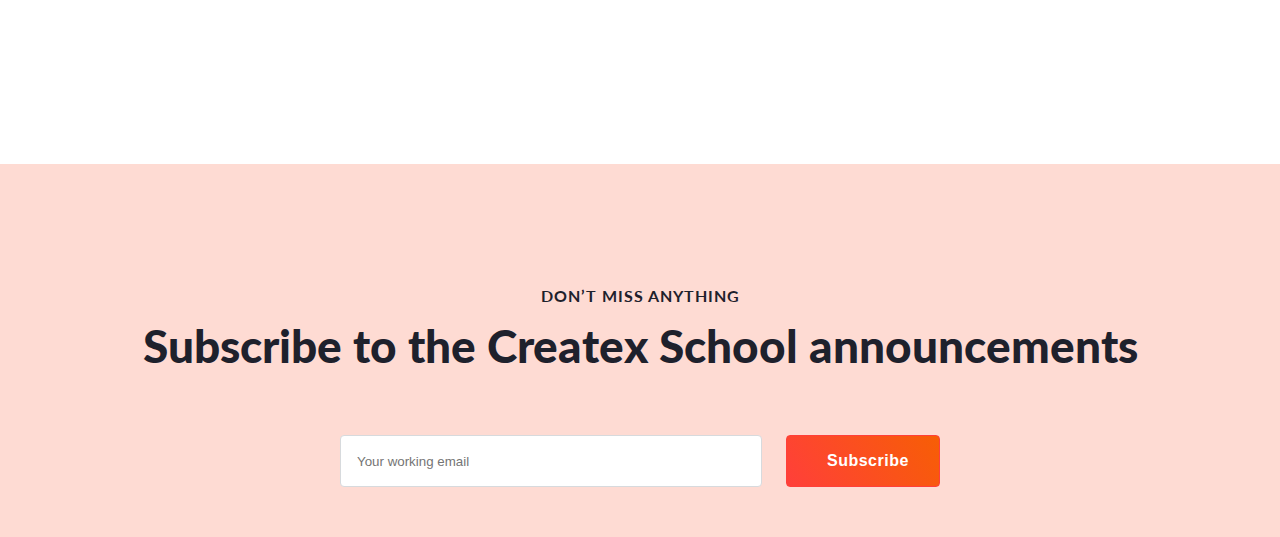
==== commit c2cfe6e0: "second commit" ====
--- a/index.html
+++ b/index.html
@@ -16,13 +16,13 @@
                 <div class="header__menu">
                     <div class="header__row">
                         <div class="header__logo">
-                            <a href="#">
+                            <a href="./index.html">
                                 <img src="./img/site-logo.svg" alt="site-logo">
                             </a>
                         </div>
                         <nav class="header__navbar">
                             <a href="#" class="header__link">About Us</a>
-                            <a href="#" class="header__link">Courses</a>
+                            <a href="./courses.html" class="header__link">Courses</a>
                             <a href="#" class="header__link">Events</a>
                             <a href="#" class="header__link">Blog</a>
                             <a href="#" class="header__link">Contacts</a>
@@ -158,7 +158,7 @@
             <section class="section featured">
                 <div class="container">
                     <div class="featured__row">
-                        <div class="featured__courses-text">
+                        <div class="featured__courses-text featured__courses-text-second">
                             <p class="beginning__text">Ready to learn?</p>
                             <h1 class="featured__courses-title">Featured Courses</h1>
                         </div>
@@ -336,7 +336,11 @@
         <!-- MAIN - END -->
 
         <!-- FOOTER - START -->
-        <footer class="footer"></footer>
+        <footer class="footer">
+            <div class="container">
+                
+            </div>
+        </footer>
         <!-- FOOTER - END -->
     </div>
 </body>
--- a/style/main.css
+++ b/style/main.css
@@ -56,6 +56,9 @@
   position: relative;
   padding-top: 20px;
   z-index: 10;
+}
+.header .menu__header {
+  margin-bottom: 80px;
 }
 .header__menu {
   display: flex;
@@ -335,8 +338,12 @@
   justify-content: space-between;
   margin-bottom: 60px;
 }
+.featured .featured__courses-text-second {
+  text-align: center;
+}
 .featured__courses-text {
   display: flex;
+  width: 100%;
   flex-direction: column;
 }
 .featured__courses-text .beginning__text {
@@ -696,4 +703,9 @@
   align-items: center;
   text-align: center;
   letter-spacing: 0.5px;
+}
+
+.footer {
+  width: 100%;
+  background-color: #1E212C;
 }/*# sourceMappingURL=main.css.map */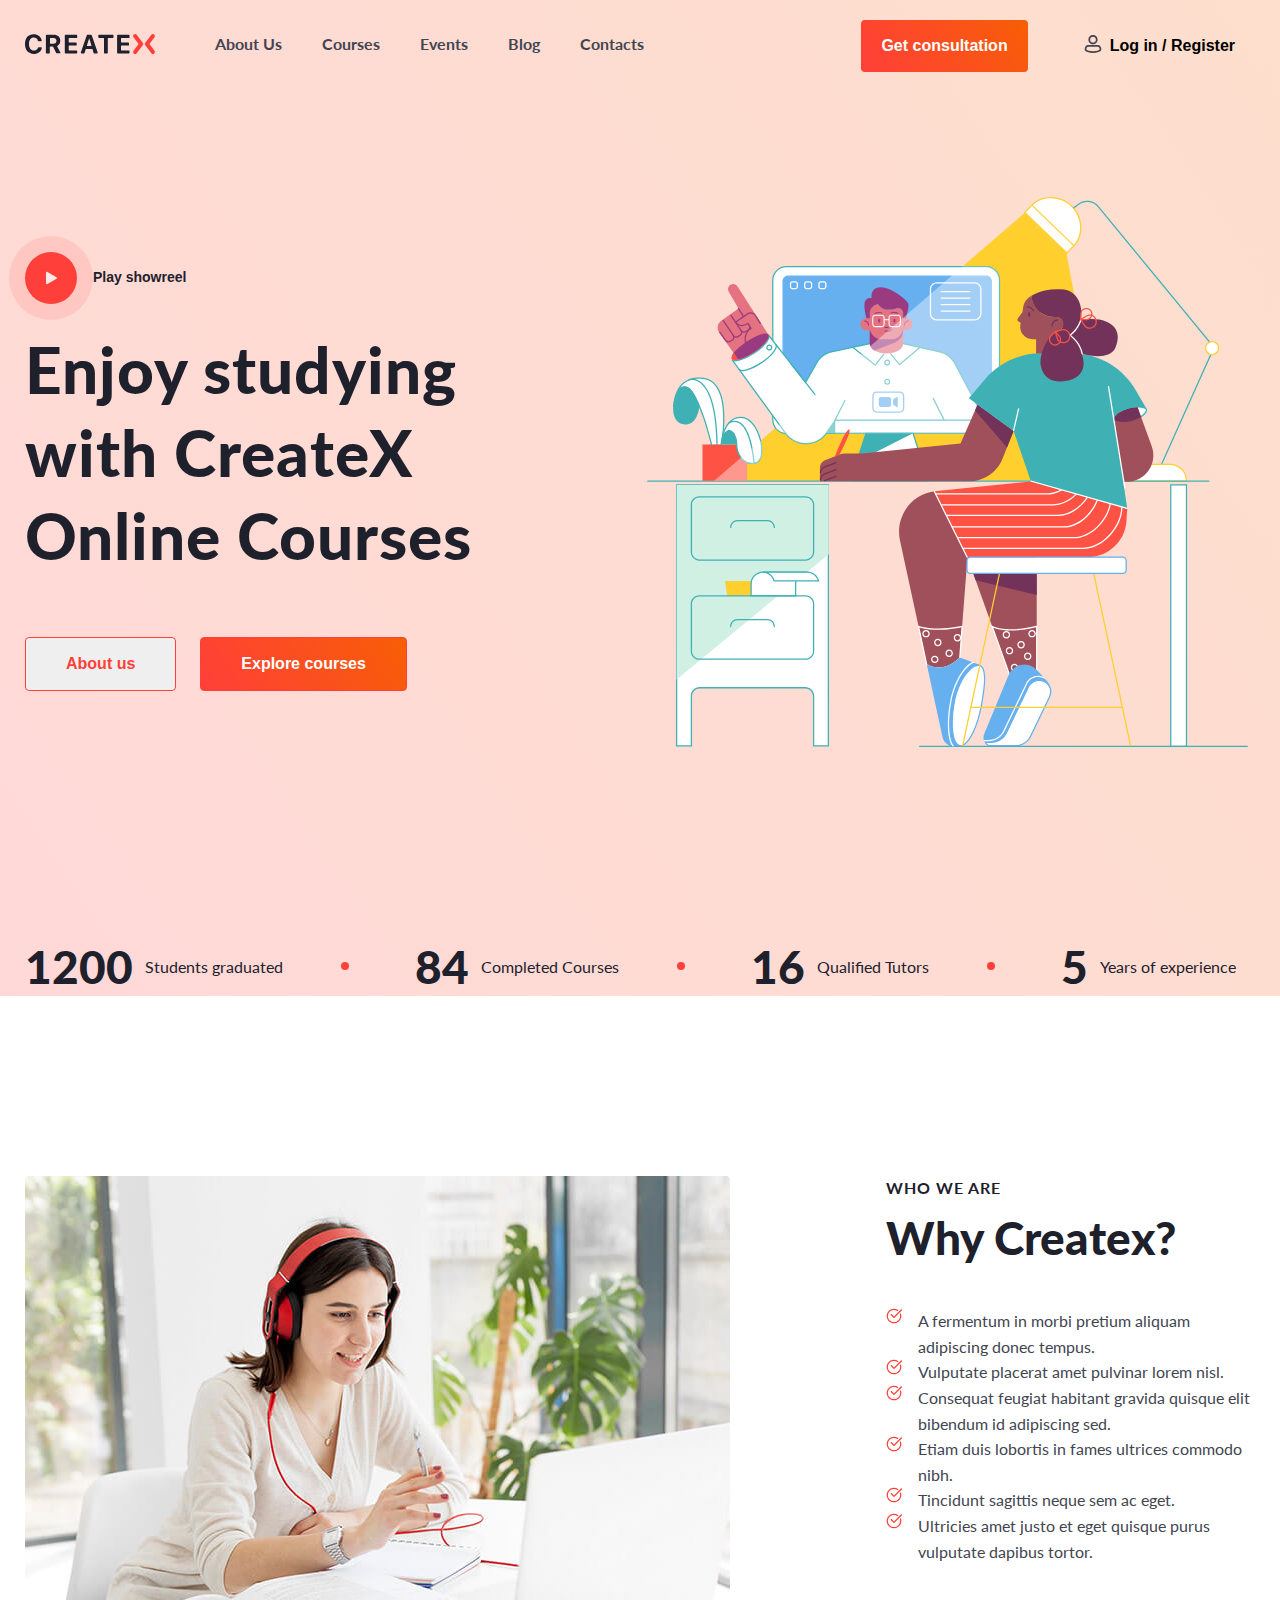
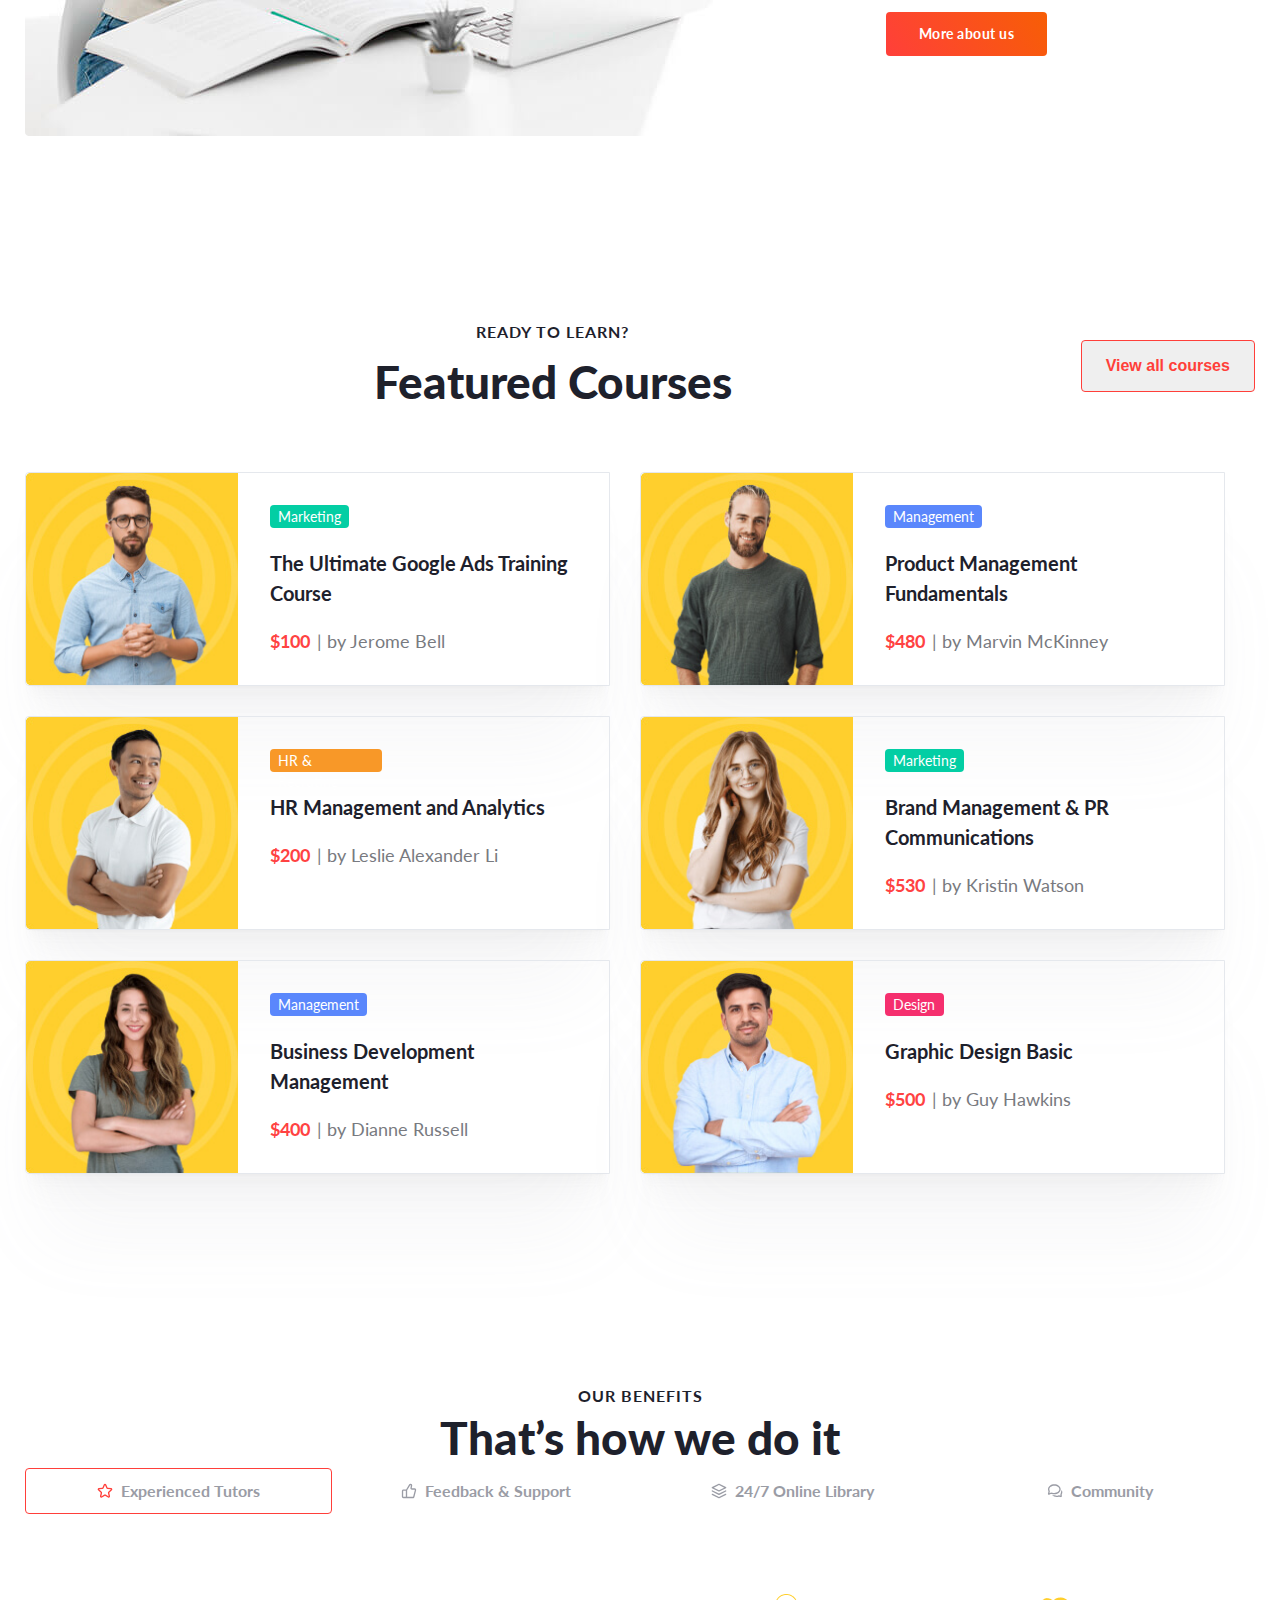
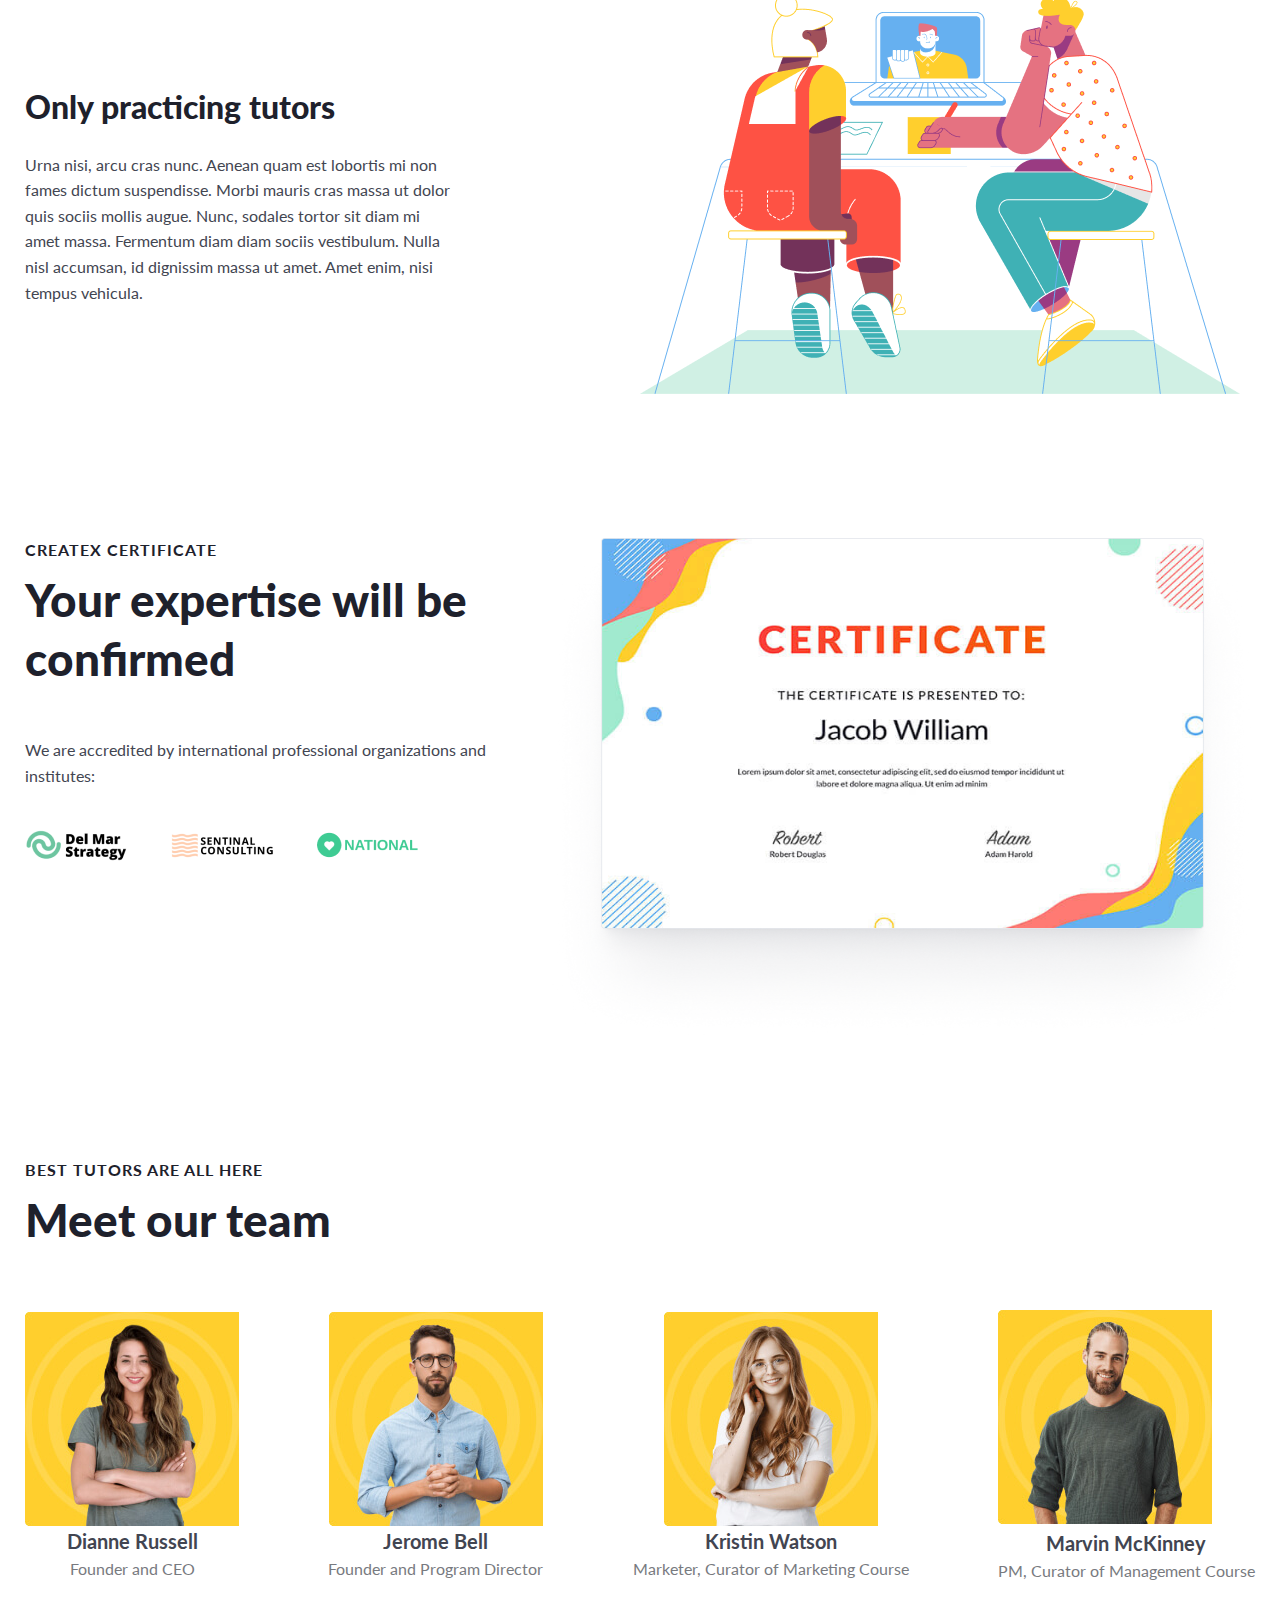
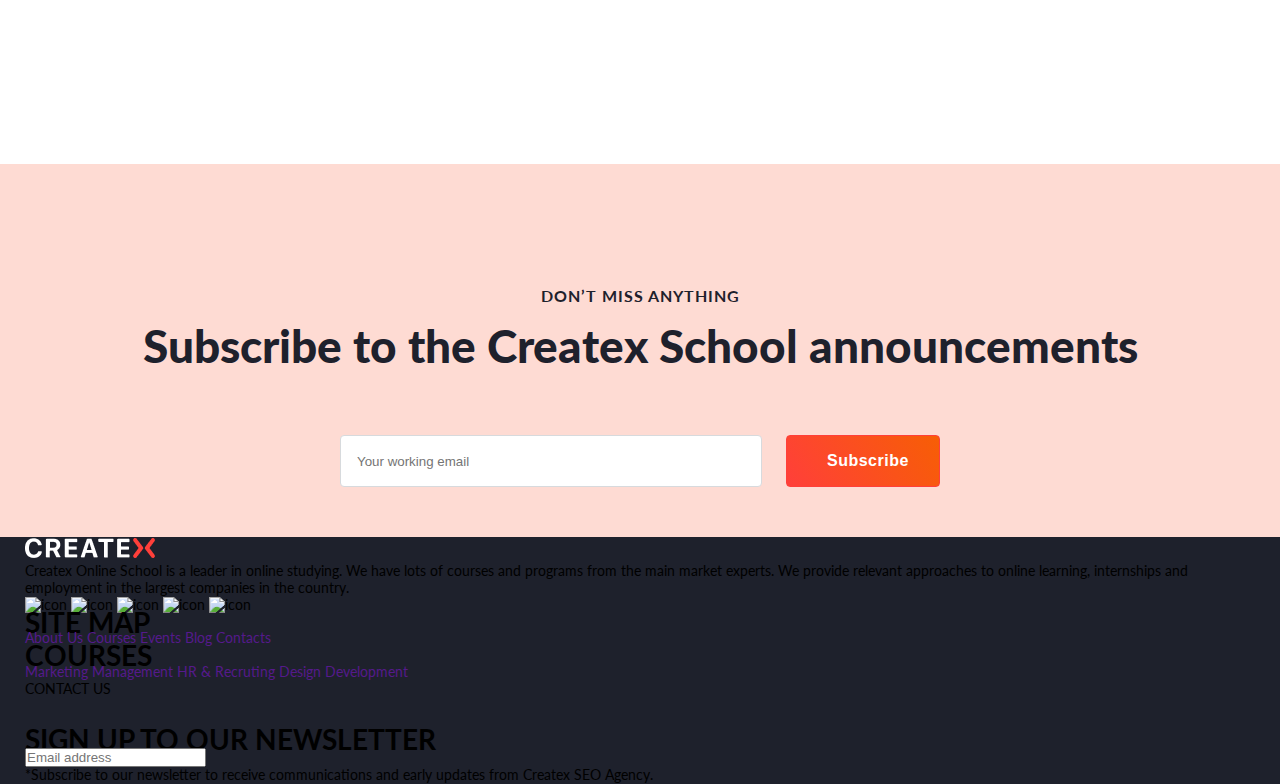
==== commit c2cd7c5e: "special commit" ====
--- a/index.html
+++ b/index.html
@@ -297,22 +297,22 @@
                         <h1 class="team__row-title">Meet our team</h1>
                         <div class="four-members">
                             <div class="main-member">
-                                <img class="member-photo" src="./img/fifth-teacher.png" alt="">
+                                <img class="member-photo_first" src="./img/fifth-teacher.png" alt="">
                                 <h1 class="member-name">Dianne Russell</h1>
                                 <p class="direction">Founder and CEO</p>
                             </div>
                             <div class="main-member">
-                                <img class="member-photo" src="./img/first-teacher.png" alt="">
+                                <img class="member-photo_second" src="./img/first-teacher.png" alt="">
                                 <h1 class="member-name">Jerome Bell</h1>
                                 <p class="direction">Founder and Program Director</p>
                             </div>
                             <div class="main-member">
-                                <img class="member-photo" src="./img/fourth-teacher.png" alt="">
+                                <img class="member-photo_third" src="./img/fourth-teacher.png" alt="">
                                 <h1 class="member-name">Kristin Watson</h1>
                                 <p class="direction">Marketer, Curator of Marketing Course</p>
                             </div>
                             <div class="main-member">
-                                <img class="member-photo" src="./img/second-teacher.png" alt="">
+                                <img class="member-photo_fourth" src="./img/second-teacher.png" alt="">
                                 <h1 class="member-name">Marvin McKinney</h1>
                                 <p class="direction">PM, Curator of Management Course</p>
                             </div>
@@ -338,7 +338,68 @@
         <!-- FOOTER - START -->
         <footer class="footer">
             <div class="container">
-                
+                <div class="footer__row">
+                    <div class="footer__main-part">
+                        <div class="main-part__logo">
+                            <img src="./img/site-logo-wh.png" alt="">
+                        </div>
+                        <p class="footer__text">
+                            Createx Online School is a leader in online studying. We have lots of courses and programs from the main market experts. We provide relevant approaches to online learning, internships and employment in the largest companies in the country.
+                        </p>
+                        <div class="footer__social-icon">
+                            <div class="icon-row">
+                                <img src="" alt="icon">
+                                <img src="" alt="icon">
+                                <img src="" alt="icon">
+                                <img src="" alt="icon">
+                                <img src="" alt="icon">
+                            </div>
+                        </div>
+                    </div>
+                    <div class="footer__site-map">
+                        <h1 class="site-map__title">SITE MAP</h1>
+                        <div class="site-map__link">
+                            <a href="">About Us</a>
+                            <a href="">Courses</a>
+                            <a href="">Events</a>
+                            <a href="">Blog</a>
+                            <a href="">Contacts</a>
+                        </div>
+                    </div>
+                    <div class="footer__courses">
+                        <h1 class="footer__courses-title">COURSES</h1>
+                        <div class="footer__courses-link">
+                            <div class="courses-link__column">
+                                <a href="">Marketing</a>
+                                <a href="">Management</a>
+                                <a href="">HR & Recruting</a>
+                                <a href="">Design</a>
+                                <a href="">Development</a>
+                            </div>
+                        </div>
+                    </div>
+                    <div class="footer__contact">
+                        <div class="contact__title">CONTACT US</div>
+                        <div class="contact__address">
+                            <div class="address__phone">
+                                <img src="" alt="">
+                                <a href=""></a>
+                            </div>
+                            <div class="address__email">
+                                <img src="" alt="">
+                                <a href=""></a>
+                            </div>
+                            <a href=""></a>
+                        </div>
+                    </div>
+                    <div class="footer__sign-up">
+                        <h1 class="sign-up__title">SIGN UP TO OUR NEWSLETTER</h1>
+                        <div class="sign-up__email">
+                            <input type="email" placeholder="Email address">
+                            <p class="sign-up__email-text">*Subscribe to our newsletter to receive communications and early updates from Createx SEO Agency.</p>
+                        </div>
+                    </div>
+                </div>
             </div>
         </footer>
         <!-- FOOTER - END -->
